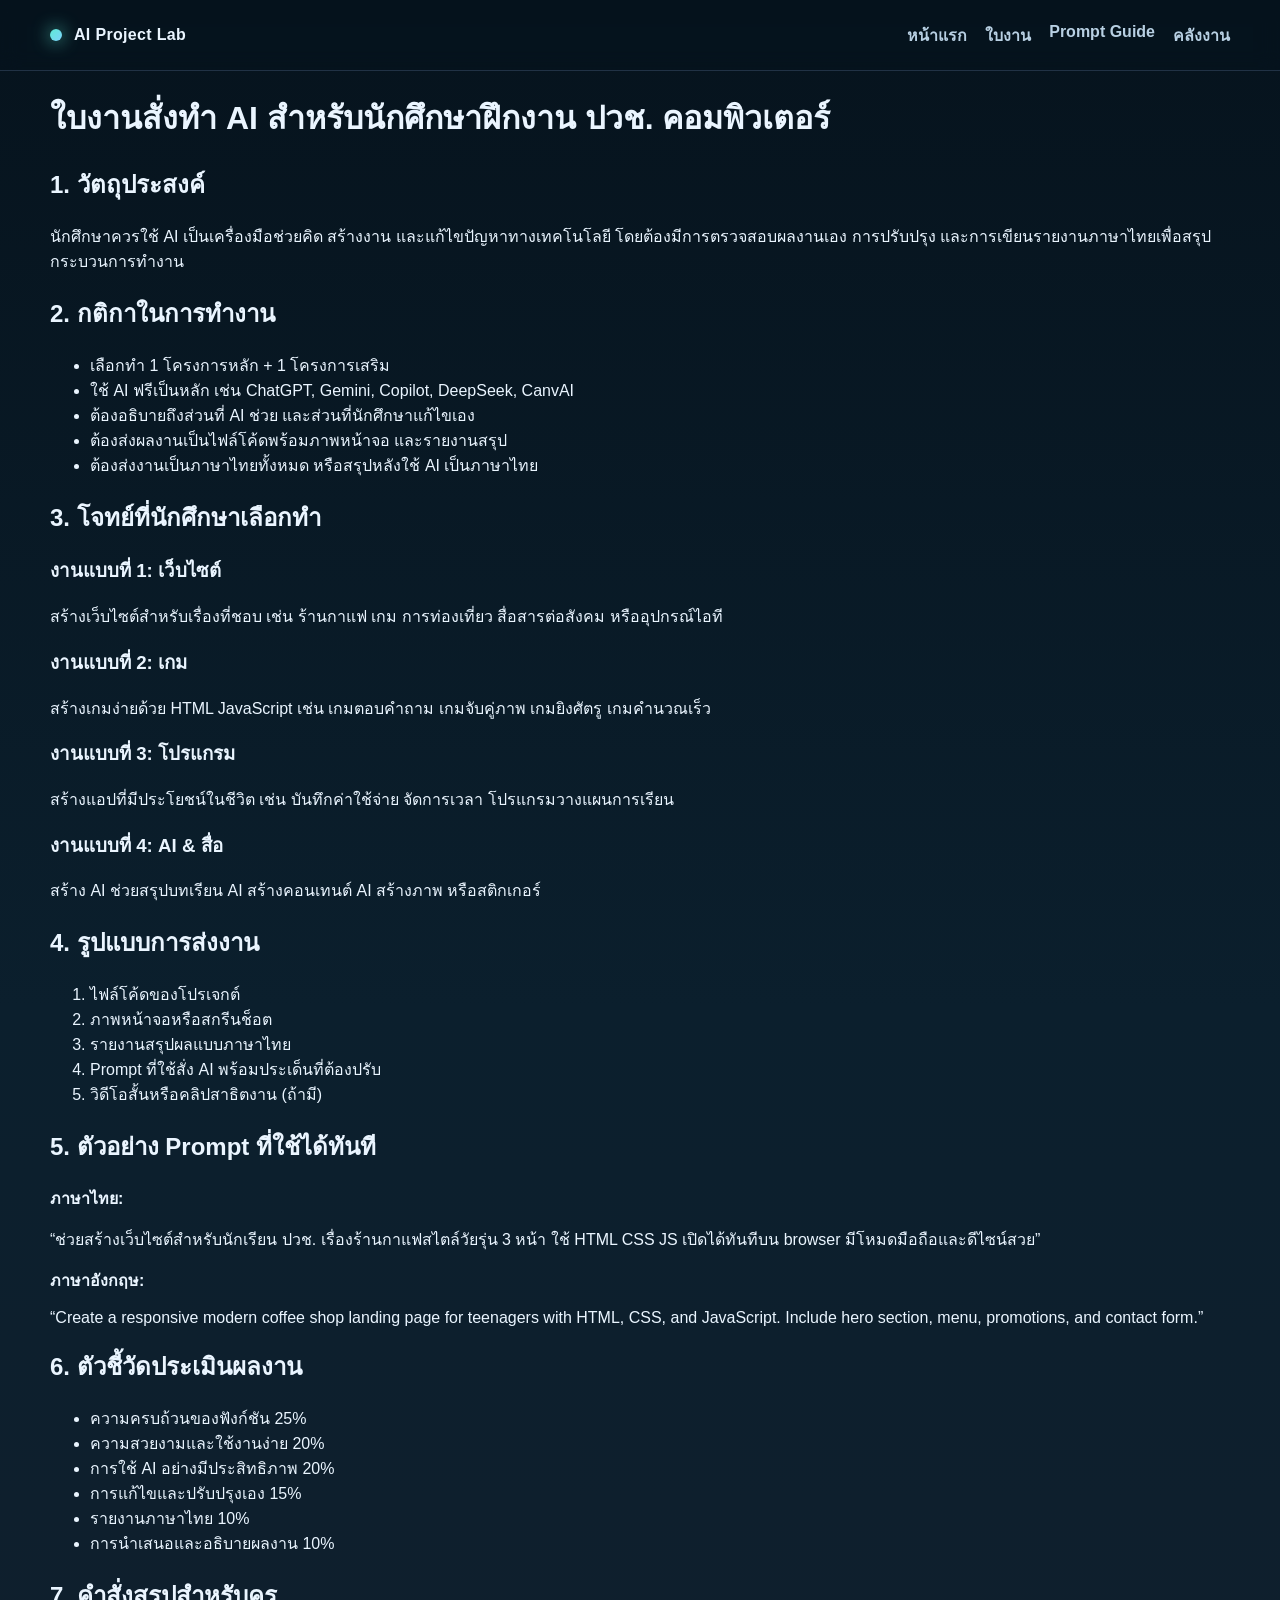
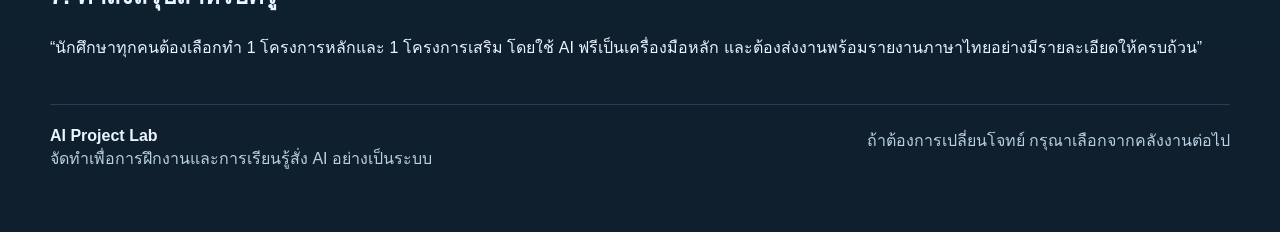
==== ai-project-lab/assignment-sheet.html @ 916b4d0b "ขยายระบบ AI Project Lab ให้มีใบงาน Prompt Guide และคลังโจทย์งานเพิ่มมากขึ้น เพื่อให้ครูและนักศึกษาสา" ====
<!DOCTYPE html>
<html lang="th">
  <head>
    <meta charset="UTF-8" />
    <meta name="viewport" content="width=device-width, initial-scale=1.0" />
    <title>ใบงานสั่งทำ AI สำหรับนักศึกษา ปวช.</title>
    <link rel="stylesheet" href="styles.css" />
  </head>
  <body>
    <header class="topbar">
      <div class="container nav">
        <div class="brand"><span class="dot"></span><span>AI Project Lab</span></div>
        <nav>
          <a href="index.html">หน้าแรก</a>
          <a href="assignment-sheet.html">ใบงาน</a>
          <a href="prompt-guide.html">Prompt Guide</a>
          <a href="project-catalog.html">คลังงาน</a>
        </nav>
      </div>
    </header>

    <main class="page-shell">
      <div class="container page-content">
        <h1>ใบงานสั่งทำ AI สำหรับนักศึกษาฝึกงาน ปวช. คอมพิวเตอร์</h1>

        <section class="doc-section">
          <h2>1. วัตถุประสงค์</h2>
          <p>นักศึกษาควรใช้ AI เป็นเครื่องมือช่วยคิด สร้างงาน และแก้ไขปัญหาทางเทคโนโลยี โดยต้องมีการตรวจสอบผลงานเอง การปรับปรุง และการเขียนรายงานภาษาไทยเพื่อสรุปกระบวนการทำงาน</p>
        </section>

        <section class="doc-section">
          <h2>2. กติกาในการทำงาน</h2>
          <ul>
            <li>เลือกทำ 1 โครงการหลัก + 1 โครงการเสริม</li>
            <li>ใช้ AI ฟรีเป็นหลัก เช่น ChatGPT, Gemini, Copilot, DeepSeek, CanvAI</li>
            <li>ต้องอธิบายถึงส่วนที่ AI ช่วย และส่วนที่นักศึกษาแก้ไขเอง</li>
            <li>ต้องส่งผลงานเป็นไฟล์โค้ดพร้อมภาพหน้าจอ และรายงานสรุป</li>
            <li>ต้องส่งงานเป็นภาษาไทยทั้งหมด หรือสรุปหลังใช้ AI เป็นภาษาไทย</li>
          </ul>
        </section>

        <section class="doc-section">
          <h2>3. โจทย์ที่นักศึกษาเลือกทำ</h2>
          <div class="task-boxes">
            <div class="task-box">
              <h3>งานแบบที่ 1: เว็บไซต์</h3>
              <p>สร้างเว็บไซต์สำหรับเรื่องที่ชอบ เช่น ร้านกาแฟ เกม การท่องเที่ยว สื่อสารต่อสังคม หรืออุปกรณ์ไอที</p>
            </div>
            <div class="task-box">
              <h3>งานแบบที่ 2: เกม</h3>
              <p>สร้างเกมง่ายด้วย HTML JavaScript เช่น เกมตอบคำถาม เกมจับคู่ภาพ เกมยิงศัตรู เกมคำนวณเร็ว</p>
            </div>
            <div class="task-box">
              <h3>งานแบบที่ 3: โปรแกรม</h3>
              <p>สร้างแอปที่มีประโยชน์ในชีวิต เช่น บันทึกค่าใช้จ่าย จัดการเวลา โปรแกรมวางแผนการเรียน</p>
            </div>
            <div class="task-box">
              <h3>งานแบบที่ 4: AI & สื่อ</h3>
              <p>สร้าง AI ช่วยสรุปบทเรียน AI สร้างคอนเทนต์ AI สร้างภาพ หรือสติกเกอร์</p>
            </div>
          </div>
        </section>

        <section class="doc-section">
          <h2>4. รูปแบบการส่งงาน</h2>
          <ol>
            <li>ไฟล์โค้ดของโปรเจกต์</li>
            <li>ภาพหน้าจอหรือสกรีนช็อต</li>
            <li>รายงานสรุปผลแบบภาษาไทย</li>
            <li>Prompt ที่ใช้สั่ง AI พร้อมประเด็นที่ต้องปรับ</li>
            <li>วิดีโอสั้นหรือคลิปสาธิตงาน (ถ้ามี)</li>
          </ol>
        </section>

        <section class="doc-section">
          <h2>5. ตัวอย่าง Prompt ที่ใช้ได้ทันที</h2>
          <div class="quote-box">
            <strong>ภาษาไทย:</strong>
            <p>“ช่วยสร้างเว็บไซต์สำหรับนักเรียน ปวช. เรื่องร้านกาแฟสไตล์วัยรุ่น 3 หน้า ใช้ HTML CSS JS เปิดได้ทันทีบน browser มีโหมดมือถือและดีไซน์สวย”</p>
          </div>
          <div class="quote-box">
            <strong>ภาษาอังกฤษ:</strong>
            <p>“Create a responsive modern coffee shop landing page for teenagers with HTML, CSS, and JavaScript. Include hero section, menu, promotions, and contact form.”</p>
          </div>
        </section>

        <section class="doc-section">
          <h2>6. ตัวชี้วัดประเมินผลงาน</h2>
          <ul>
            <li>ความครบถ้วนของฟังก์ชัน 25%</li>
            <li>ความสวยงามและใช้งานง่าย 20%</li>
            <li>การใช้ AI อย่างมีประสิทธิภาพ 20%</li>
            <li>การแก้ไขและปรับปรุงเอง 15%</li>
            <li>รายงานภาษาไทย 10%</li>
            <li>การนำเสนอและอธิบายผลงาน 10%</li>
          </ul>
        </section>

        <section class="doc-section">
          <h2>7. คำสั่งสรุปสำหรับครู</h2>
          <p>“นักศึกษาทุกคนต้องเลือกทำ 1 โครงการหลักและ 1 โครงการเสริม โดยใช้ AI ฟรีเป็นเครื่องมือหลัก และต้องส่งงานพร้อมรายงานภาษาไทยอย่างมีรายละเอียดให้ครบถ้วน”</p>
        </section>
      </div>
    </main>

    <footer class="footer">
      <div class="container footer-wrap">
        <div><strong>AI Project Lab</strong><p>จัดทำเพื่อการฝึกงานและการเรียนรู้สั่ง AI อย่างเป็นระบบ</p></div>
        <div><p>ถ้าต้องการเปลี่ยนโจทย์ กรุณาเลือกจากคลังงานต่อไป</p></div>
      </div>
    </footer>
  </body>
</html>
---- ai-project-lab/styles.css ----
* {
  box-sizing: border-box;
}

:root {
  --bg: #06131d;
  --bg-soft: #0d1f2d;
  --card: rgba(17, 30, 42, 0.92);
  --card-2: rgba(20, 38, 54, 0.9);
  --line: rgba(160, 196, 255, 0.18);
  --primary: #5eead4;
  --primary-2: #7dd3fc;
  --accent: #fbbf24;
  --text: #eaf5ff;
  --muted: #b8d0e3;
  --success: #34d399;
  --danger: #f87171;
}

html {
  scroll-behavior: smooth;
}

body {
  margin: 0;
  font-family: 'Segoe UI', Tahoma, sans-serif;
  background: linear-gradient(180deg, #06131d 0%, #0b1f2d 55%, #101f2d 100%);
  color: var(--text);
}

img {
  max-width: 100%;
  display: block;
}

.container {
  width: min(1180px, calc(100% - 32px));
  margin: 0 auto;
}

.topbar {
  position: sticky;
  top: 0;
  z-index: 10;
  backdrop-filter: blur(10px);
  background: rgba(6, 19, 29, 0.7);
  border-bottom: 1px solid var(--line);
}

.nav {
  display: flex;
  align-items: center;
  justify-content: space-between;
  min-height: 70px;
  gap: 16px;
}

.brand {
  display: flex;
  align-items: center;
  gap: 12px;
  font-weight: 700;
  letter-spacing: 0.02em;
}

.dot {
  width: 12px;
  height: 12px;
  border-radius: 50%;
  background: linear-gradient(135deg, var(--primary), var(--primary-2));
  box-shadow: 0 0 18px rgba(94, 234, 212, 0.9);
}

nav {
  display: flex;
  flex-wrap: wrap;
  gap: 18px;
}

nav a {
  color: var(--muted);
  text-decoration: none;
  font-weight: 600;
}

.hero {
  padding: 72px 0 40px;
}

.hero-grid {
  display: grid;
  grid-template-columns: 1.2fr 0.8fr;
  gap: 28px;
  align-items: center;
}

.label {
  margin: 0 0 8px;
  color: var(--primary);
  text-transform: uppercase;
  letter-spacing: 0.12em;
  font-size: 12px;
  font-weight: 700;
}

.hero h1,
.section-head h2 {
  margin: 0;
  line-height: 1.1;
  letter-spacing: -0.04em;
}

.hero h1 {
  font-size: clamp(2.5rem, 5vw, 5rem);
  max-width: 700px;
}

.hero-copy p {
  color: var(--muted);
  font-size: 1.04rem;
  line-height: 1.7;
  margin-top: 18px;
  max-width: 660px;
}

.cta-group {
  display: flex;
  flex-wrap: wrap;
  gap: 14px;
  margin-top: 28px;
}

.primary-btn,
.secondary-btn,
.copy-btn {
  border: none;
  border-radius: 12px;
  padding: 0.86rem 1.2rem;
  font-size: 0.96rem;
  font-weight: 700;
  cursor: pointer;
  transition: transform 0.2s ease, box-shadow 0.2s ease;
  text-decoration: none;
  display: inline-flex;
  align-items: center;
  justify-content: center;
}

.primary-btn,
.copy-btn {
  background: linear-gradient(135deg, var(--primary), var(--primary-2));
  color: #062636;
  box-shadow: 0 18px 34px rgba(94, 234, 212, 0.2);
}

.secondary-btn {
  background: rgba(255, 255, 255, 0.05);
  border: 1px solid var(--line);
  color: var(--text);
}

.primary-btn:hover,
.secondary-btn:hover,
.copy-btn:hover {
  transform: translateY(-2px);
}

.stats {
  list-style: none;
  display: flex;
  flex-wrap: wrap;
  gap: 20px;
  padding: 0;
  margin: 34px 0 0;
}

.stats li {
  min-width: 120px;
  background: rgba(255, 255, 255, 0.02);
  border: 1px solid var(--line);
  border-radius: 14px;
  padding: 14px 16px;
}

.stats strong {
  display: block;
  font-size: 1.4rem;
  color: var(--primary);
}

.stats span {
  color: var(--muted);
  font-size: 0.9rem;
}

.hero-panel {
  display: flex;
  justify-content: center;
}

.panel-card {
  width: min(100%, 430px);
  background: linear-gradient(180deg, rgba(15, 32, 45, 0.96), rgba(10, 22, 31, 0.96));
  border: 1px solid var(--line);
  border-radius: 22px;
  padding: 24px;
  box-shadow: 0 24px 60px rgba(9, 20, 30, 0.5);
}

.mini-header {
  display: flex;
  align-items: center;
  gap: 8px;
  color: var(--primary);
  font-weight: 700;
  font-size: 0.88rem;
}

.pulse {
  width: 10px;
  height: 10px;
  background: var(--success);
  border-radius: 50%;
  box-shadow: 0 0 16px rgba(52, 211, 153, 0.9);
}

.panel-card h3 {
  margin: 18px 0 18px;
  line-height: 1.4;
  font-size: clamp(1.3rem, 2vw, 2rem);
}

.sample-box {
  background: rgba(255, 255, 255, 0.02);
  border: 1px solid var(--line);
  border-radius: 12px;
  padding: 14px 16px;
  color: var(--muted);
}

.sample-box p {
  margin: 0 0 8px;
  color: var(--text);
  font-weight: 700;
}

.mini-tags {
  display: flex;
  flex-wrap: wrap;
  gap: 10px;
  margin-top: 18px;
}

.mini-tags span,
.badge {
  display: inline-flex;
  align-items: center;
  justify-content: center;
  padding: 0.45rem 0.72rem;
  border-radius: 999px;
  background: rgba(94, 234, 212, 0.12);
  color: var(--primary);
  border: 1px solid rgba(94, 234, 212, 0.24);
  font-size: 0.78rem;
  font-weight: 700;
}

.badge.alt {
  background: rgba(251, 191, 36, 0.12);
  color: var(--accent);
  border-color: rgba(251, 191, 36, 0.2);
}

.categories,
.generator,
.library,
.tips {
  padding: 42px 0;
}

.section-head {
  margin-bottom: 22px;
}

.section-head.left {
  margin-bottom: 18px;
}

.section-head h2 {
  font-size: clamp(1.8rem, 2.8vw, 3rem);
}

.category-grid,
.tool-grid {
  display: grid;
  grid-template-columns: repeat(3, minmax(0, 1fr));
  gap: 18px;
}

.category-card,
.tool-card,
.result-card,
.table-wrap {
  background: var(--card);
  border: 1px solid var(--line);
  border-radius: 18px;
  box-shadow: 0 12px 24px rgba(0, 0, 0, 0.14);
}

.category-card,
.tool-card {
  padding: 20px 18px;
}

.category-card h3,
.tool-card h3 {
  margin: 0 0 12px;
}

.category-card p,
.tool-card p,
.result-card p,
.footer-wrap p {
  margin: 0;
  color: var(--muted);
  line-height: 1.7;
}

.generator-wrap {
  display: grid;
  gap: 20px;
}

.controls {
  display: grid;
  grid-template-columns: repeat(3, minmax(0, 1fr));
  gap: 16px;
  align-items: end;
}

label {
  display: flex;
  flex-direction: column;
  gap: 8px;
  color: var(--muted);
  font-weight: 600;
}

select {
  width: 100%;
  border-radius: 12px;
  background: rgba(255, 255, 255, 0.02);
  border: 1px solid var(--line);
  color: var(--text);
  padding: 0.9rem 0.9rem;
  font-size: 1rem;
}

.result-card {
  padding: 24px;
}

.result-header {
  display: flex;
  gap: 12px;
  flex-wrap: wrap;
  margin-bottom: 8px;
}

.result-card h3 {
  margin: 10px 0 16px;
  font-size: clamp(1.7rem, 2.5vw, 2.4rem);
}

.prompt-box {
  background: rgba(255, 255, 255, 0.02);
  border: 1px solid var(--line);
  border-radius: 14px;
  padding: 16px;
  margin-top: 16px;
}

.prompt-box strong {
  display: block;
  margin-bottom: 10px;
}

.prompt-box p {
  white-space: pre-wrap;
  word-break: break-word;
}

.copy-btn {
  margin-top: 12px;
  width: auto;
}

.table-wrap {
  overflow-x: auto;
}

table {
  width: 100%;
  border-collapse: collapse;
}

th,
td {
  padding: 14px 12px;
  border-bottom: 1px solid var(--line);
  text-align: left;
  vertical-align: top;
}

th {
  color: var(--primary);
  font-weight: 700;
}

tbody tr:hover {
  background: rgba(255, 255, 255, 0.02);
}

.footer {
  padding: 28px 0 60px;
}

.footer-wrap {
  display: flex;
  justify-content: space-between;
  gap: 18px;
  flex-wrap: wrap;
  border-top: 1px solid var(--line);
  padding-top: 22px;
}

@media (max-width: 900px) {
  .hero-grid,
  .category-grid,
  .tool-grid,
  .controls {
    grid-template-columns: 1fr;
  }

  nav {
    display: none;
  }
}
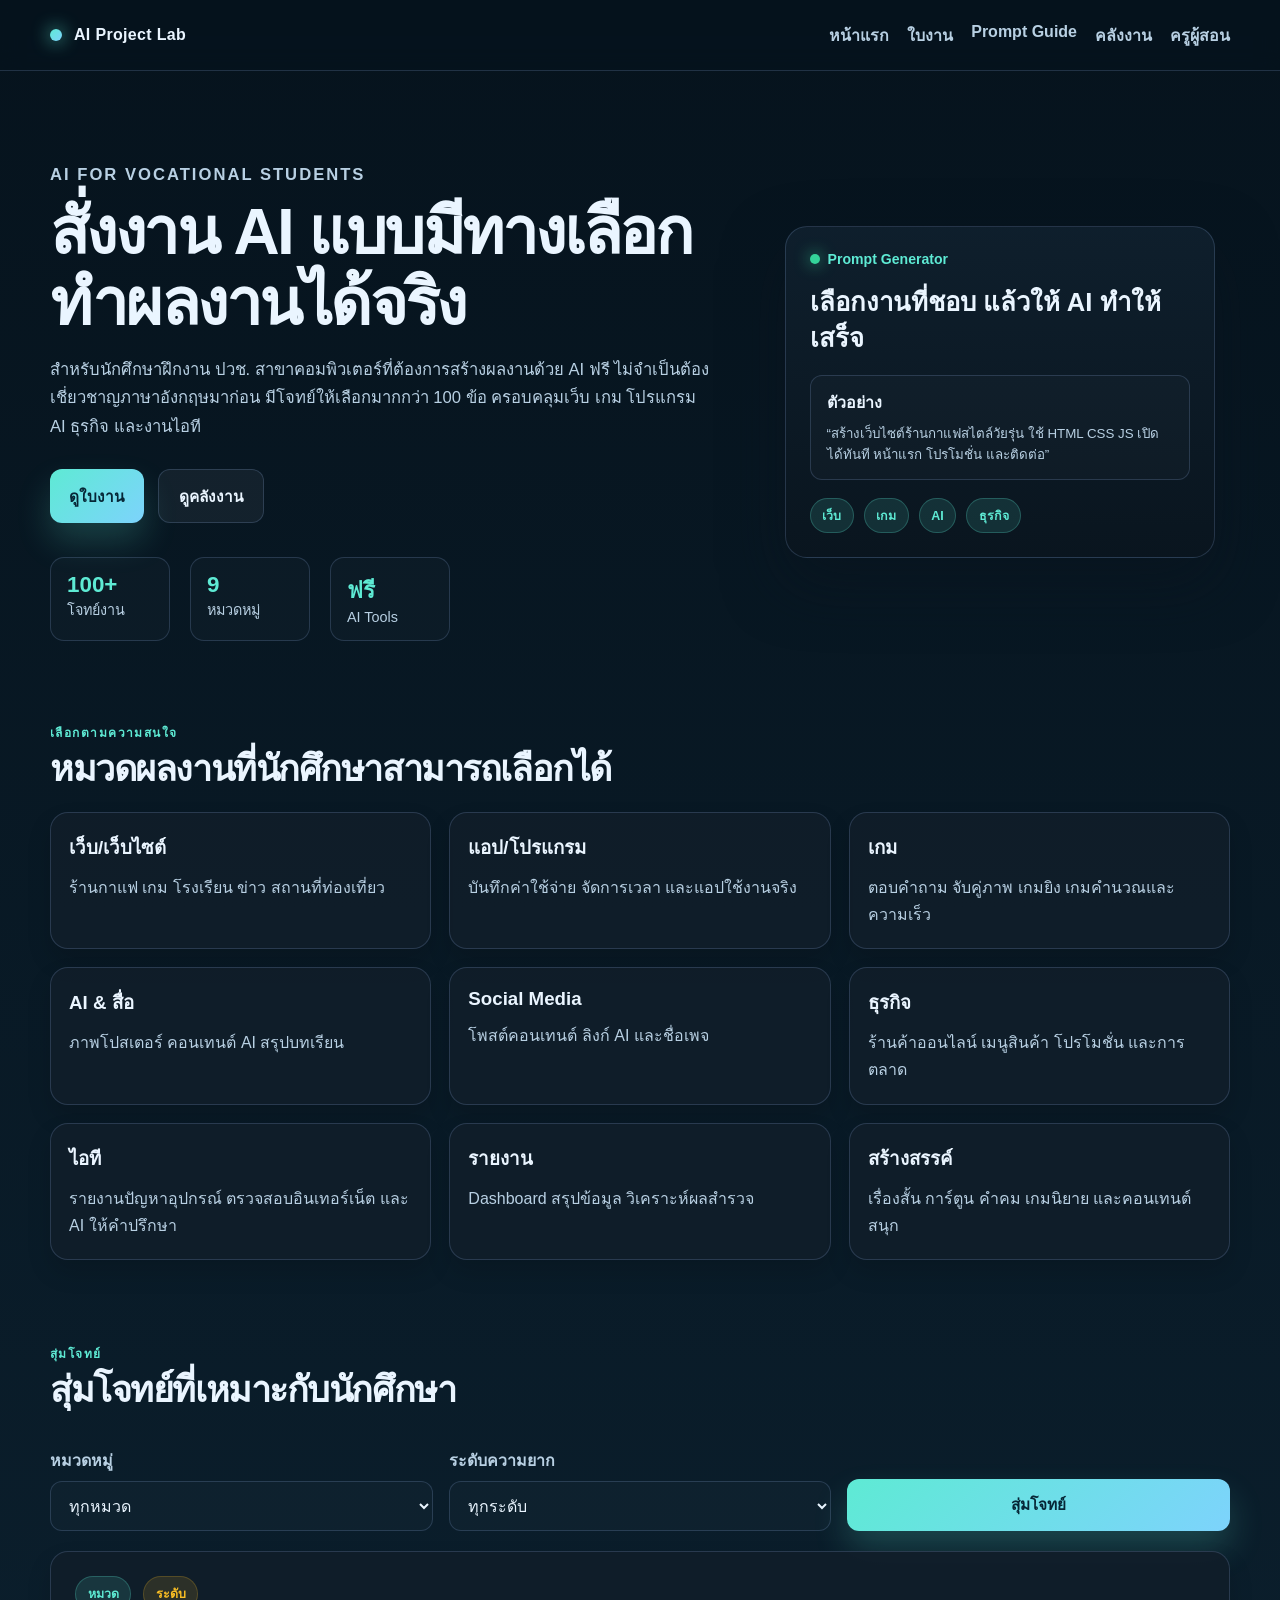
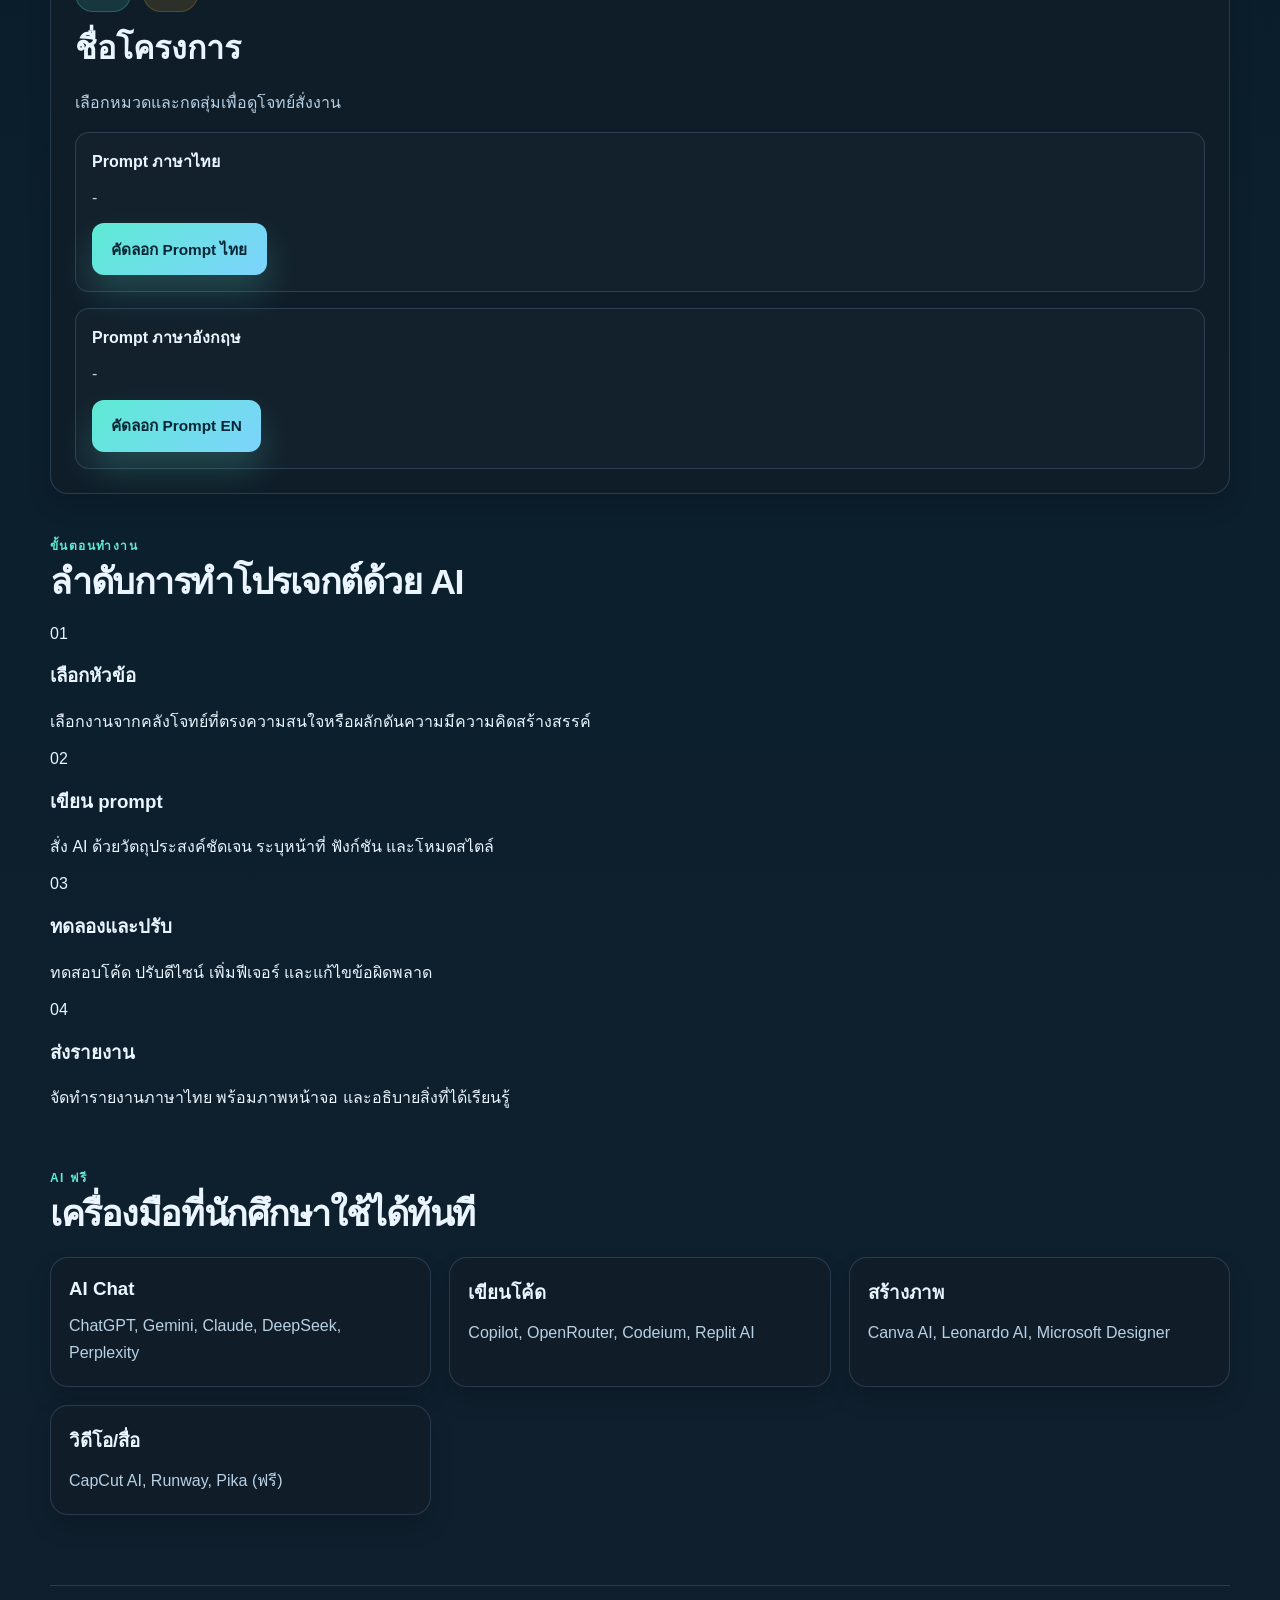
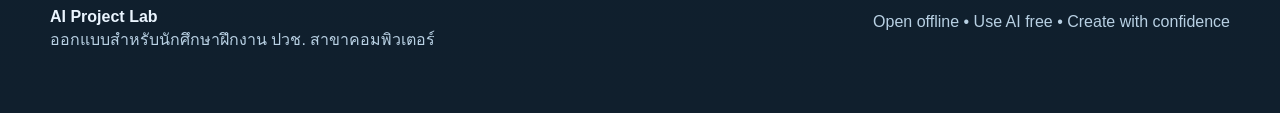
==== commit 82920986: "สร้างเวอร์ชันเต็มและสมบูรณ์ของ AI Project Lab สำหรับนักศึกษาฝึกงาน ปวช. พร้อมใบงาน Prompt Guide รายง" ====
--- a/ai-project-lab/assignment-sheet.html
+++ b/ai-project-lab/assignment-sheet.html
@@ -3,7 +3,8 @@
   <head>
     <meta charset="UTF-8" />
     <meta name="viewport" content="width=device-width, initial-scale=1.0" />
-    <title>ใบงานสั่งทำ AI สำหรับนักศึกษา ปวช.</title>
+    <title>AI Project Lab สำหรับนักศึกษา ปวช.</title>
+    <meta name="description" content="ระบบสั่งงาน AI สำหรับนักศึกษาฝึกงาน ปวช. คอมพิวเตอร์" />
     <link rel="stylesheet" href="styles.css" />
   </head>
   <body>
@@ -15,99 +16,187 @@
           <a href="assignment-sheet.html">ใบงาน</a>
           <a href="prompt-guide.html">Prompt Guide</a>
           <a href="project-catalog.html">คลังงาน</a>
+          <a href="teacher-guide.html">ครูผู้สอน</a>
         </nav>
       </div>
     </header>
 
-    <main class="page-shell">
-      <div class="container page-content">
-        <h1>ใบงานสั่งทำ AI สำหรับนักศึกษาฝึกงาน ปวช. คอมพิวเตอร์</h1>
-
-        <section class="doc-section">
-          <h2>1. วัตถุประสงค์</h2>
-          <p>นักศึกษาควรใช้ AI เป็นเครื่องมือช่วยคิด สร้างงาน และแก้ไขปัญหาทางเทคโนโลยี โดยต้องมีการตรวจสอบผลงานเอง การปรับปรุง และการเขียนรายงานภาษาไทยเพื่อสรุปกระบวนการทำงาน</p>
-        </section>
-
-        <section class="doc-section">
-          <h2>2. กติกาในการทำงาน</h2>
-          <ul>
-            <li>เลือกทำ 1 โครงการหลัก + 1 โครงการเสริม</li>
-            <li>ใช้ AI ฟรีเป็นหลัก เช่น ChatGPT, Gemini, Copilot, DeepSeek, CanvAI</li>
-            <li>ต้องอธิบายถึงส่วนที่ AI ช่วย และส่วนที่นักศึกษาแก้ไขเอง</li>
-            <li>ต้องส่งผลงานเป็นไฟล์โค้ดพร้อมภาพหน้าจอ และรายงานสรุป</li>
-            <li>ต้องส่งงานเป็นภาษาไทยทั้งหมด หรือสรุปหลังใช้ AI เป็นภาษาไทย</li>
-          </ul>
-        </section>
-
-        <section class="doc-section">
-          <h2>3. โจทย์ที่นักศึกษาเลือกทำ</h2>
-          <div class="task-boxes">
-            <div class="task-box">
-              <h3>งานแบบที่ 1: เว็บไซต์</h3>
-              <p>สร้างเว็บไซต์สำหรับเรื่องที่ชอบ เช่น ร้านกาแฟ เกม การท่องเที่ยว สื่อสารต่อสังคม หรืออุปกรณ์ไอที</p>
-            </div>
-            <div class="task-box">
-              <h3>งานแบบที่ 2: เกม</h3>
-              <p>สร้างเกมง่ายด้วย HTML JavaScript เช่น เกมตอบคำถาม เกมจับคู่ภาพ เกมยิงศัตรู เกมคำนวณเร็ว</p>
-            </div>
-            <div class="task-box">
-              <h3>งานแบบที่ 3: โปรแกรม</h3>
-              <p>สร้างแอปที่มีประโยชน์ในชีวิต เช่น บันทึกค่าใช้จ่าย จัดการเวลา โปรแกรมวางแผนการเรียน</p>
-            </div>
-            <div class="task-box">
-              <h3>งานแบบที่ 4: AI & สื่อ</h3>
-              <p>สร้าง AI ช่วยสรุปบทเรียน AI สร้างคอนเทนต์ AI สร้างภาพ หรือสติกเกอร์</p>
-            </div>
-          </div>
-        </section>
-
-        <section class="doc-section">
-          <h2>4. รูปแบบการส่งงาน</h2>
-          <ol>
-            <li>ไฟล์โค้ดของโปรเจกต์</li>
-            <li>ภาพหน้าจอหรือสกรีนช็อต</li>
-            <li>รายงานสรุปผลแบบภาษาไทย</li>
-            <li>Prompt ที่ใช้สั่ง AI พร้อมประเด็นที่ต้องปรับ</li>
-            <li>วิดีโอสั้นหรือคลิปสาธิตงาน (ถ้ามี)</li>
-          </ol>
-        </section>
-
-        <section class="doc-section">
-          <h2>5. ตัวอย่าง Prompt ที่ใช้ได้ทันที</h2>
-          <div class="quote-box">
-            <strong>ภาษาไทย:</strong>
-            <p>“ช่วยสร้างเว็บไซต์สำหรับนักเรียน ปวช. เรื่องร้านกาแฟสไตล์วัยรุ่น 3 หน้า ใช้ HTML CSS JS เปิดได้ทันทีบน browser มีโหมดมือถือและดีไซน์สวย”</p>
-          </div>
-          <div class="quote-box">
-            <strong>ภาษาอังกฤษ:</strong>
-            <p>“Create a responsive modern coffee shop landing page for teenagers with HTML, CSS, and JavaScript. Include hero section, menu, promotions, and contact form.”</p>
-          </div>
-        </section>
-
-        <section class="doc-section">
-          <h2>6. ตัวชี้วัดประเมินผลงาน</h2>
-          <ul>
-            <li>ความครบถ้วนของฟังก์ชัน 25%</li>
-            <li>ความสวยงามและใช้งานง่าย 20%</li>
-            <li>การใช้ AI อย่างมีประสิทธิภาพ 20%</li>
-            <li>การแก้ไขและปรับปรุงเอง 15%</li>
-            <li>รายงานภาษาไทย 10%</li>
-            <li>การนำเสนอและอธิบายผลงาน 10%</li>
-          </ul>
-        </section>
-
-        <section class="doc-section">
-          <h2>7. คำสั่งสรุปสำหรับครู</h2>
-          <p>“นักศึกษาทุกคนต้องเลือกทำ 1 โครงการหลักและ 1 โครงการเสริม โดยใช้ AI ฟรีเป็นเครื่องมือหลัก และต้องส่งงานพร้อมรายงานภาษาไทยอย่างมีรายละเอียดให้ครบถ้วน”</p>
-        </section>
-      </div>
+    <main>
+      <section class="hero">
+        <div class="container hero-grid">
+          <div class="hero-copy">
+            <p class="label">AI FOR VOCATIONAL STUDENTS</p>
+            <h1>สั่งงาน AI แบบมีทางเลือก ทำผลงานได้จริง</h1>
+            <p>
+              สำหรับนักศึกษาฝึกงาน ปวช. สาขาคอมพิวเตอร์ที่ต้องการสร้างผลงานด้วย AI ฟรี
+              ไม่จำเป็นต้องเชี่ยวชาญภาษาอังกฤษมาก่อน มีโจทย์ให้เลือกมากกว่า 100 ข้อ
+              ครอบคลุมเว็บ เกม โปรแกรม AI ธุรกิจ และงานไอที
+            </p>
+            <div class="cta-group">
+              <a class="primary-btn" href="assignment-sheet.html">ดูใบงาน</a>
+              <a class="secondary-btn" href="project-catalog.html">ดูคลังงาน</a>
+            </div>
+            <ul class="stats">
+              <li><strong>100+</strong><span>โจทย์งาน</span></li>
+              <li><strong>9</strong><span>หมวดหมู่</span></li>
+              <li><strong>ฟรี</strong><span>AI Tools</span></li>
+            </ul>
+          </div>
+
+          <div class="hero-panel">
+            <div class="panel-card">
+              <div class="mini-header"><span class="pulse"></span>Prompt Generator</div>
+              <h3>เลือกงานที่ชอบ แล้วให้ AI ทำให้เสร็จ</h3>
+              <div class="sample-box">
+                <p>ตัวอย่าง</p>
+                <small>“สร้างเว็บไซต์ร้านกาแฟสไตล์วัยรุ่น ใช้ HTML CSS JS เปิดได้ทันที หน้าแรก โปรโมชั่น และติดต่อ”</small>
+              </div>
+              <div class="mini-tags">
+                <span>เว็บ</span>
+                <span>เกม</span>
+                <span>AI</span>
+                <span>ธุรกิจ</span>
+              </div>
+            </div>
+          </div>
+        </div>
+      </section>
+
+      <section class="categories">
+        <div class="container">
+          <div class="section-head">
+            <p class="label">เลือกตามความสนใจ</p>
+            <h2>หมวดผลงานที่นักศึกษาสามารถเลือกได้</h2>
+          </div>
+
+          <div class="category-grid">
+            <div class="category-card"><h3>เว็บ/เว็บไซต์</h3><p>ร้านกาแฟ เกม โรงเรียน ข่าว สถานที่ท่องเที่ยว</p></div>
+            <div class="category-card"><h3>แอป/โปรแกรม</h3><p>บันทึกค่าใช้จ่าย จัดการเวลา และแอปใช้งานจริง</p></div>
+            <div class="category-card"><h3>เกม</h3><p>ตอบคำถาม จับคู่ภาพ เกมยิง เกมคำนวณและความเร็ว</p></div>
+            <div class="category-card"><h3>AI & สื่อ</h3><p>ภาพโปสเตอร์ คอนเทนต์ AI สรุปบทเรียน</p></div>
+            <div class="category-card"><h3>Social Media</h3><p>โพสต์คอนเทนต์ ลิงก์ AI และชื่อเพจ</p></div>
+            <div class="category-card"><h3>ธุรกิจ</h3><p>ร้านค้าออนไลน์ เมนูสินค้า โปรโมชั่น และการตลาด</p></div>
+            <div class="category-card"><h3>ไอที</h3><p>รายงานปัญหาอุปกรณ์ ตรวจสอบอินเทอร์เน็ต และ AI ให้คำปรึกษา</p></div>
+            <div class="category-card"><h3>รายงาน</h3><p>Dashboard สรุปข้อมูล วิเคราะห์ผลสำรวจ</p></div>
+            <div class="category-card"><h3>สร้างสรรค์</h3><p>เรื่องสั้น การ์ตูน คำคม เกมนิยาย และคอนเทนต์สนุก</p></div>
+          </div>
+        </div>
+      </section>
+
+      <section class="generator">
+        <div class="container generator-wrap">
+          <div class="section-head left">
+            <p class="label">สุ่มโจทย์</p>
+            <h2>สุ่มโจทย์ที่เหมาะกับนักศึกษา</h2>
+          </div>
+
+          <div class="controls">
+            <label>
+              หมวดหมู่
+              <select id="categorySelect">
+                <option value="all">ทุกหมวด</option>
+                <option value="web">เว็บ/เว็บไซต์</option>
+                <option value="app">โปรแกรม/แอป</option>
+                <option value="game">เกม</option>
+                <option value="ai">AI & สื่อ</option>
+                <option value="social">Social Media</option>
+                <option value="business">ธุรกิจ</option>
+                <option value="it">ไอที / Support</option>
+                <option value="research">รายงาน/ข้อมูล</option>
+                <option value="creative">สร้างสรรค์</option>
+              </select>
+            </label>
+
+            <label>
+              ระดับความยาก
+              <select id="levelSelect">
+                <option value="all">ทุกระดับ</option>
+                <option value="easy">ง่าย</option>
+                <option value="medium">กลาง</option>
+                <option value="hard">ยาก</option>
+              </select>
+            </label>
+
+            <button id="generateBtn" class="primary-btn">สุ่มโจทย์</button>
+          </div>
+
+          <div class="result-card">
+            <div class="result-header">
+              <span class="badge" id="projectCategory">หมวด</span>
+              <span class="badge alt" id="projectDifficulty">ระดับ</span>
+            </div>
+            <h3 id="projectTitle">ชื่อโครงการ</h3>
+            <p id="projectDescription">เลือกหมวดและกดสุ่มเพื่อดูโจทย์สั่งงาน</p>
+
+            <div class="prompt-box">
+              <strong>Prompt ภาษาไทย</strong>
+              <p id="thaiPrompt">-</p>
+              <button class="copy-btn" data-copy-target="thaiPrompt">คัดลอก Prompt ไทย</button>
+            </div>
+
+            <div class="prompt-box">
+              <strong>Prompt ภาษาอังกฤษ</strong>
+              <p id="englishPrompt">-</p>
+              <button class="copy-btn" data-copy-target="englishPrompt">คัดลอก Prompt EN</button>
+            </div>
+          </div>
+        </div>
+      </section>
+
+      <section class="workflow">
+        <div class="container">
+          <div class="section-head">
+            <p class="label">ขั้นตอนทำงาน</p>
+            <h2>ลำดับการทำโปรเจกต์ด้วย AI</h2>
+          </div>
+          <div class="workflow-grid">
+            <div class="workflow-card">
+              <span>01</span>
+              <h3>เลือกหัวข้อ</h3>
+              <p>เลือกงานจากคลังโจทย์ที่ตรงความสนใจหรือผลักดันความมีความคิดสร้างสรรค์</p>
+            </div>
+            <div class="workflow-card">
+              <span>02</span>
+              <h3>เขียน prompt</h3>
+              <p>สั่ง AI ด้วยวัตถุประสงค์ชัดเจน ระบุหน้าที่ ฟังก์ชัน และโหมดสไตล์</p>
+            </div>
+            <div class="workflow-card">
+              <span>03</span>
+              <h3>ทดลองและปรับ</h3>
+              <p>ทดสอบโค้ด ปรับดีไซน์ เพิ่มฟีเจอร์ และแก้ไขข้อผิดพลาด</p>
+            </div>
+            <div class="workflow-card">
+              <span>04</span>
+              <h3>ส่งรายงาน</h3>
+              <p>จัดทำรายงานภาษาไทย พร้อมภาพหน้าจอ และอธิบายสิ่งที่ได้เรียนรู้</p>
+            </div>
+          </div>
+        </div>
+      </section>
+
+      <section class="tips">
+        <div class="container">
+          <div class="section-head">
+            <p class="label">AI ฟรี</p>
+            <h2>เครื่องมือที่นักศึกษาใช้ได้ทันที</h2>
+          </div>
+          <div class="tool-grid">
+            <div class="tool-card"><h3>AI Chat</h3><p>ChatGPT, Gemini, Claude, DeepSeek, Perplexity</p></div>
+            <div class="tool-card"><h3>เขียนโค้ด</h3><p>Copilot, OpenRouter, Codeium, Replit AI</p></div>
+            <div class="tool-card"><h3>สร้างภาพ</h3><p>Canva AI, Leonardo AI, Microsoft Designer</p></div>
+            <div class="tool-card"><h3>วิดีโอ/สื่อ</h3><p>CapCut AI, Runway, Pika (ฟรี)</p></div>
+          </div>
+        </div>
+      </section>
     </main>
 
     <footer class="footer">
       <div class="container footer-wrap">
-        <div><strong>AI Project Lab</strong><p>จัดทำเพื่อการฝึกงานและการเรียนรู้สั่ง AI อย่างเป็นระบบ</p></div>
-        <div><p>ถ้าต้องการเปลี่ยนโจทย์ กรุณาเลือกจากคลังงานต่อไป</p></div>
+        <div><strong>AI Project Lab</strong><p>ออกแบบสำหรับนักศึกษาฝึกงาน ปวช. สาขาคอมพิวเตอร์</p></div>
+        <div><p>Open offline • Use AI free • Create with confidence</p></div>
       </div>
     </footer>
+
+    <script src="script.js"></script>
   </body>
 </html>
